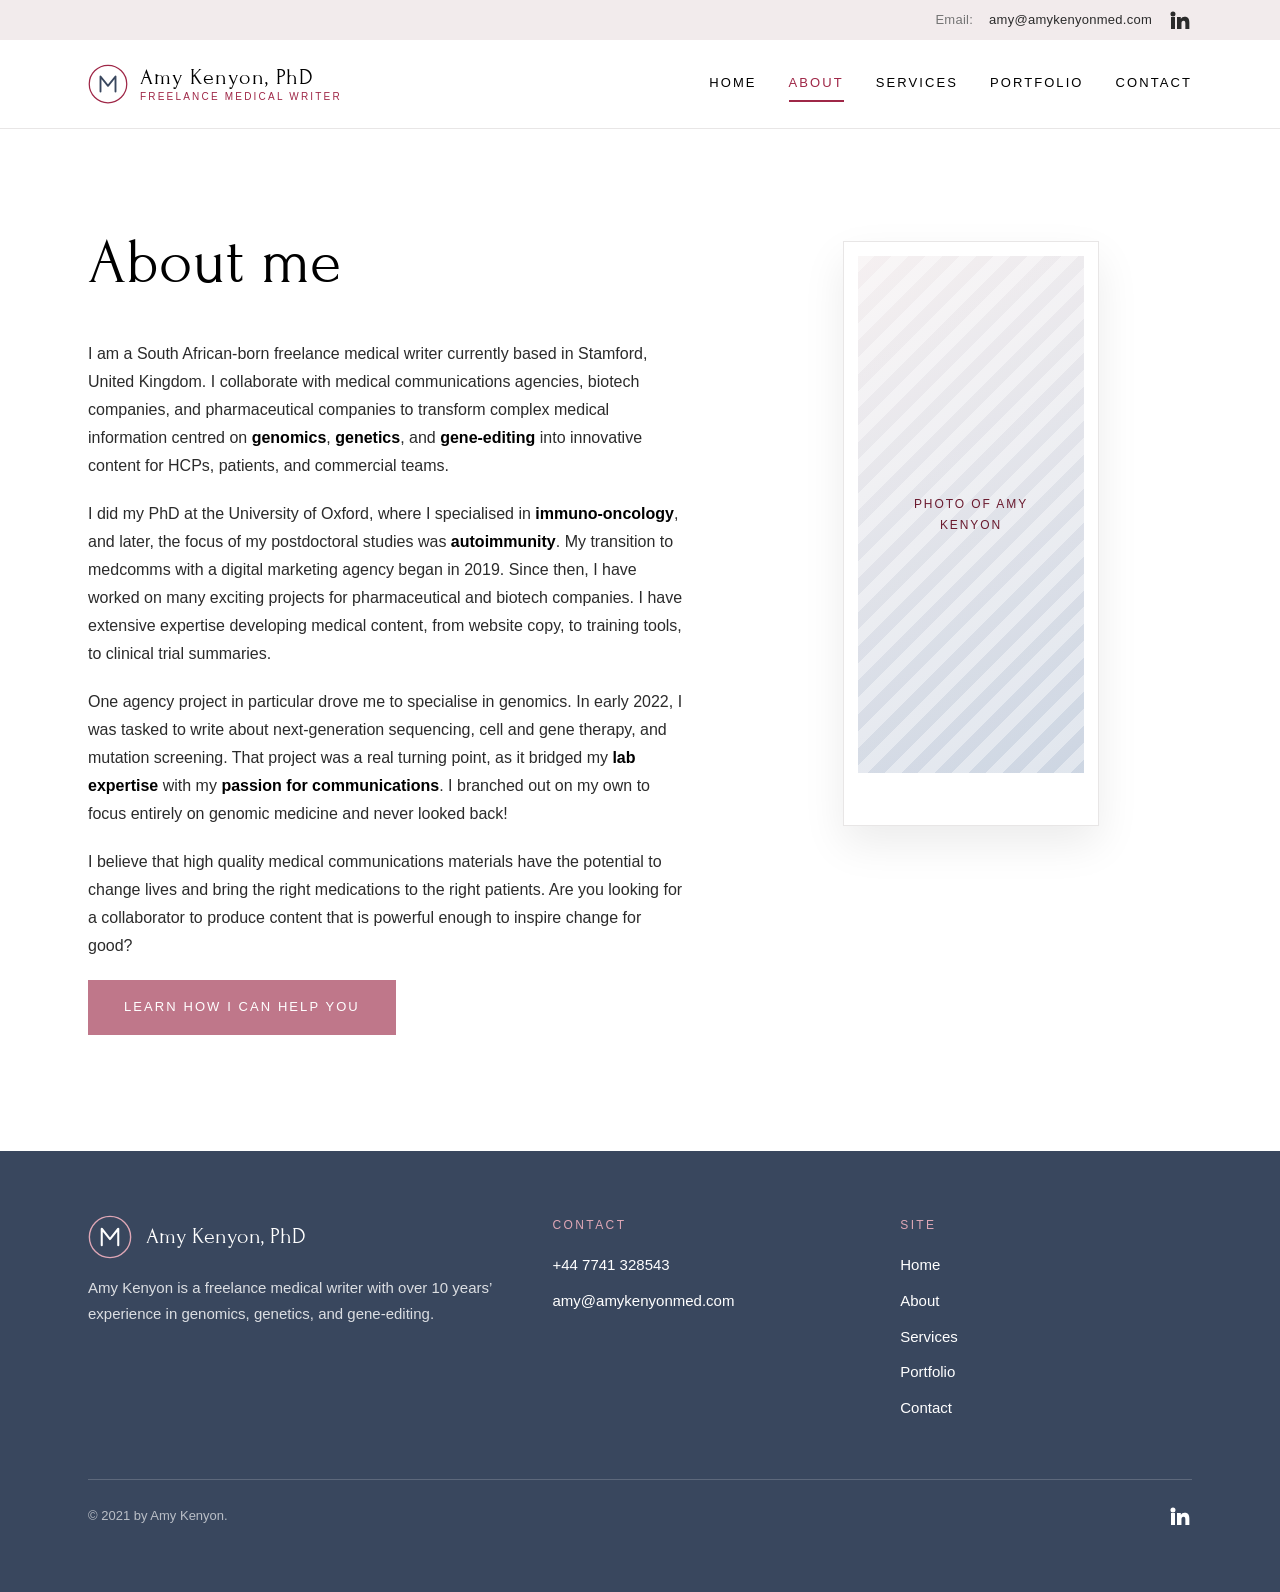
==== about/index.html @ 0e1c43af "Rebuild amykenyonmed.com as a static site Replicates the Wix site's pages, content, and styling as p" ====
<!doctype html>
<html lang="en">
<head>
<meta charset="utf-8">
<meta name="viewport" content="width=device-width, initial-scale=1">
<title>About | Amy Kenyon</title>
<meta name="description" content="Amy Kenyon is a South African-born freelance medical writer based in Stamford, UK, specialising in genomics, genetics, and gene-editing.">
<link rel="canonical" href="https://www.amykenyonmed.com/about">

<meta property="og:type" content="website">
<meta property="og:title" content="About | Amy Kenyon">
<meta property="og:description" content="Amy Kenyon is a South African-born freelance medical writer based in Stamford, UK, specialising in genomics, genetics, and gene-editing.">
<meta property="og:url" content="https://www.amykenyonmed.com/about">
<meta property="og:site_name" content="Amy Kenyon, PhD">

<link rel="preconnect" href="https://fonts.googleapis.com">
<link rel="preconnect" href="https://fonts.gstatic.com" crossorigin>
<link rel="stylesheet" href="https://fonts.googleapis.com/css2?family=Forum&display=swap">
<link rel="stylesheet" href="/assets/css/site.css">
<link rel="icon" href="/assets/img/favicon.svg" type="image/svg+xml">
</head>
<body>
<a class="skip-link" href="#main">Skip to main content</a>

<div class="utility">
  <div class="wrap">
    <span class="label">Email:</span>
    <a href="mailto:amy@amykenyonmed.com">amy@amykenyonmed.com</a>
    <a class="icon-link" href="http://www.linkedin.com/in/amy-kenyon-412b50195" target="_blank" rel="noopener" aria-label="Amy Kenyon on LinkedIn">
      <svg viewBox="0 0 24 24" aria-hidden="true"><path d="M4.98 3.5a2.5 2.5 0 1 1 0 5 2.5 2.5 0 0 1 0-5ZM3 9h4v12H3V9Zm6 0h3.8v1.7h.05a4.16 4.16 0 0 1 3.75-2.05c4 0 4.75 2.63 4.75 6.06V21h-4v-5.4c0-1.29-.03-2.95-1.8-2.95-1.8 0-2.08 1.4-2.08 2.85V21H9V9Z"/></svg>
    </a>
  </div>
</div>

<header class="site-header">
  <div class="wrap">
    <a class="brand" href="/">
      <svg class="mark" viewBox="0 0 64 64" aria-hidden="true"><circle cx="32" cy="32" r="30" fill="none" stroke="#9f2747" stroke-width="2"/><path d="M20 44V20l12 15 12-15v24" fill="none" stroke="#39475e" stroke-width="3" stroke-linecap="round" stroke-linejoin="round"/></svg>
      <span class="brand-text">
        <span class="brand-name">Amy Kenyon, PhD</span>
        <span class="brand-role">Freelance Medical Writer</span>
      </span>
    </a>

    <button class="nav-toggle" type="button" aria-expanded="false" aria-controls="site-nav">Menu</button>

    <nav class="site-nav" id="site-nav" aria-label="Main">
      <ul>
        <li><a href="/">Home</a></li>
        <li><a href="/about/" aria-current="page">About</a></li>
        <li><a href="/services/">Services</a></li>
        <li><a href="/blog/">Portfolio</a></li>
        <li><a href="/contact/">Contact</a></li>
      </ul>
    </nav>
  </div>
</header>

<main id="main">

  <section class="section">
    <div class="wrap">
      <div class="contact-grid">

        <div>
          <h1>About me</h1>

          <p>I am a South African-born freelance medical writer currently based in Stamford, United Kingdom. I collaborate with medical communications agencies, biotech companies, and pharmaceutical companies to transform complex medical information centred on <strong>genomics</strong>, <strong>genetics</strong>, and <strong>gene-editing</strong> into innovative content for HCPs, patients, and commercial teams.</p>

          <p>I did my PhD at the University of Oxford, where I specialised in <strong>immuno-oncology</strong>, and later, the focus of my postdoctoral studies was <strong>autoimmunity</strong>. My transition to medcomms with a digital marketing agency began in 2019. Since then, I have worked on many exciting projects for pharmaceutical and biotech companies. I have extensive expertise developing medical content, from website copy, to training tools, to clinical trial summaries.</p>

          <p>One agency project in particular drove me to specialise in genomics. In early 2022, I was tasked to write about next-generation sequencing, cell and gene therapy, and mutation screening. That project was a real turning point, as it bridged my <strong>lab expertise</strong> with my <strong>passion for communications</strong>. I branched out on my own to focus entirely on genomic medicine and never looked back!</p>

          <p>I believe that high quality medical communications materials have the potential to change lives and bring the right medications to the right patients. Are you looking for a collaborator to produce content that is powerful enough to inspire change for good?</p>

          <p><a class="btn" href="/services/">Learn how I can help you</a></p>
        </div>

        <figure class="hero-figure">
          <div class="frame frame-polaroid" data-placeholder="Photo of Amy Kenyon">
            <!-- <img src="/assets/img/amy-kenyon-about.png" alt="Amy Kenyon, PhD"> -->
          </div>
        </figure>

      </div>
    </div>
  </section>

</main>

<footer class="site-footer">
  <div class="wrap">
    <div class="footer-grid">

      <div>
        <div class="footer-brand">
          <svg class="mark" viewBox="0 0 64 64" aria-hidden="true"><circle cx="32" cy="32" r="30" fill="none" stroke="#dfa7b6" stroke-width="2"/><path d="M20 44V20l12 15 12-15v24" fill="none" stroke="#ffffff" stroke-width="3" stroke-linecap="round" stroke-linejoin="round"/></svg>
          <span>Amy Kenyon, PhD</span>
        </div>
        <p class="tagline">Amy Kenyon is a freelance medical writer with over 10 years&rsquo; experience in genomics, genetics, and gene-editing.</p>
      </div>

      <div>
        <p class="footer-heading">Contact</p>
        <ul>
          <li><a href="tel:+447741328543">+44 7741 328543</a></li>
          <li><a href="mailto:amy@amykenyonmed.com">amy@amykenyonmed.com</a></li>
        </ul>
      </div>

      <div>
        <p class="footer-heading">Site</p>
        <ul>
          <li><a href="/">Home</a></li>
          <li><a href="/about/">About</a></li>
          <li><a href="/services/">Services</a></li>
          <li><a href="/blog/">Portfolio</a></li>
          <li><a href="/contact/">Contact</a></li>
        </ul>
      </div>

    </div>

    <div class="footer-bottom">
      <span>&copy; 2021 by Amy Kenyon.</span>
      <a class="icon-link" href="http://www.linkedin.com/in/amy-kenyon-412b50195" target="_blank" rel="noopener" aria-label="Amy Kenyon on LinkedIn">
        <svg viewBox="0 0 24 24" aria-hidden="true"><path d="M4.98 3.5a2.5 2.5 0 1 1 0 5 2.5 2.5 0 0 1 0-5ZM3 9h4v12H3V9Zm6 0h3.8v1.7h.05a4.16 4.16 0 0 1 3.75-2.05c4 0 4.75 2.63 4.75 6.06V21h-4v-5.4c0-1.29-.03-2.95-1.8-2.95-1.8 0-2.08 1.4-2.08 2.85V21H9V9Z"/></svg>
      </a>
    </div>
  </div>
</footer>

<script src="/assets/js/site.js" defer></script>
</body>
</html>
---- assets/css/site.css ----
/* ==========================================================================
   amykenyonmed.com — shared stylesheet
   Palette and type lifted from the original Wix theme.
   ========================================================================== */

:root {
  /* Brand palette (from the Wix site theme) */
  --wine: #9f2747;
  --wine-dark: #6a1a2f;
  --rose: #bf778a;
  --rose-light: #dfa7b6;
  --blush: #f2ebec;
  --blue-grey: #bcc8d9;
  --navy: #39475e;

  --ink: #000000;
  --body: #2b2b2b;
  --muted: #757575;
  --line: #c7c7c7;
  --line-soft: #e8e6e6;
  --white: #ffffff;

  --head-font: "Forum", "Didot", "Times New Roman", Georgia, serif;
  --body-font: "Avenir Next", "Avenir", "Nunito Sans", "Segoe UI",
    Helvetica, Arial, sans-serif;

  --measure: 1200px;
  --gutter: clamp(1.25rem, 4vw, 3rem);
}

* { box-sizing: border-box; }

html { -webkit-text-size-adjust: 100%; scroll-behavior: smooth; }

body {
  margin: 0;
  background: var(--white);
  color: var(--body);
  font-family: var(--body-font);
  font-size: 1rem;
  font-weight: 300;
  line-height: 1.75;
  -webkit-font-smoothing: antialiased;
  -moz-osx-font-smoothing: grayscale;
}

img { max-width: 100%; height: auto; display: block; }

a { color: var(--wine); text-decoration: none; }
a:hover { text-decoration: underline; }

h1, h2, h3, h4 {
  font-family: var(--head-font);
  font-weight: 400;
  color: var(--ink);
  line-height: 1.2;
  margin: 0 0 0.6em;
}

h1 { font-size: clamp(2.5rem, 6vw, 4rem); }
h2 { font-size: clamp(1.9rem, 4vw, 2.75rem); }
h3 { font-size: clamp(1.25rem, 2.5vw, 1.6rem); }

p { margin: 0 0 1.25rem; }

strong, b { font-weight: 600; color: var(--ink); }

.wrap {
  max-width: var(--measure);
  margin-inline: auto;
  padding-inline: var(--gutter);
}

.skip-link {
  position: absolute;
  left: -9999px;
  top: 0;
  background: var(--wine);
  color: var(--white);
  padding: 0.75rem 1.25rem;
  z-index: 100;
}
.skip-link:focus { left: 0; }

:focus-visible {
  outline: 2px solid var(--wine);
  outline-offset: 3px;
}

/* --------------------------------------------------------------------------
   Utility bar (email + LinkedIn, above the header)
   -------------------------------------------------------------------------- */

.utility {
  background: var(--blush);
  font-size: 0.8125rem;
  letter-spacing: 0.02em;
  color: var(--body);
}

.utility .wrap {
  display: flex;
  align-items: center;
  justify-content: flex-end;
  gap: 1rem;
  min-height: 2.5rem;
  flex-wrap: wrap;
}

.utility a { color: var(--body); }
.utility a:hover { color: var(--wine); }

.utility .label { color: var(--muted); }

.icon-link {
  display: inline-flex;
  align-items: center;
  justify-content: center;
  width: 1.5rem;
  height: 1.5rem;
  color: var(--wine);
}
.icon-link svg { width: 100%; height: 100%; fill: currentColor; }
.icon-link:hover { color: var(--wine-dark); }

/* --------------------------------------------------------------------------
   Header + navigation
   -------------------------------------------------------------------------- */

.site-header {
  background: var(--white);
  border-bottom: 1px solid var(--line-soft);
  position: sticky;
  top: 0;
  z-index: 50;
}

.site-header .wrap {
  display: flex;
  align-items: center;
  justify-content: space-between;
  gap: 1.5rem;
  min-height: 5.5rem;
}

.brand {
  display: inline-flex;
  align-items: center;
  gap: 0.75rem;
  font-family: var(--head-font);
  font-size: 1.5rem;
  letter-spacing: 0.04em;
  color: var(--ink);
  line-height: 1.1;
}
.brand:hover { text-decoration: none; color: var(--wine); }

.brand .mark {
  width: 2.5rem;
  height: 2.5rem;
  flex: 0 0 auto;
}

.brand .brand-text { display: flex; flex-direction: column; }
.brand .brand-name { font-size: 1.4rem; }
.brand .brand-role {
  font-family: var(--body-font);
  font-size: 0.625rem;
  letter-spacing: 0.22em;
  text-transform: uppercase;
  color: var(--wine);
}

.nav-toggle {
  display: none;
  background: none;
  border: 1px solid var(--line);
  border-radius: 2px;
  padding: 0.5rem 0.75rem;
  font: inherit;
  font-size: 0.75rem;
  letter-spacing: 0.15em;
  text-transform: uppercase;
  color: var(--ink);
  cursor: pointer;
}

.site-nav ul {
  display: flex;
  align-items: center;
  gap: clamp(1rem, 2.5vw, 2.25rem);
  list-style: none;
  margin: 0;
  padding: 0;
}

.site-nav a {
  display: inline-block;
  font-size: 0.8125rem;
  letter-spacing: 0.16em;
  text-transform: uppercase;
  color: var(--ink);
  padding: 0.35rem 0;
  border-bottom: 2px solid transparent;
}

.site-nav a:hover,
.site-nav a[aria-current="page"] {
  color: var(--wine);
  border-bottom-color: var(--wine);
  text-decoration: none;
}

@media (max-width: 860px) {
  .nav-toggle { display: inline-block; }

  .site-nav {
    display: none;
    position: absolute;
    left: 0;
    right: 0;
    top: 100%;
    background: var(--white);
    border-bottom: 1px solid var(--line-soft);
    box-shadow: 0 12px 24px rgba(0, 0, 0, 0.06);
  }
  .site-nav.is-open { display: block; }

  .site-nav ul {
    flex-direction: column;
    align-items: stretch;
    gap: 0;
    padding: 0.5rem var(--gutter) 1.25rem;
  }
  .site-nav li { border-bottom: 1px solid var(--line-soft); }
  .site-nav li:last-child { border-bottom: 0; }
  .site-nav a {
    padding: 0.9rem 0;
    border-bottom: 0;
  }
}

/* --------------------------------------------------------------------------
   Buttons
   -------------------------------------------------------------------------- */

.btn {
  display: inline-block;
  background: var(--rose);
  color: var(--white);
  font-size: 0.8125rem;
  font-weight: 400;
  letter-spacing: 0.16em;
  text-transform: uppercase;
  padding: 1rem 2.25rem;
  border: 0;
  border-radius: 0;
  cursor: pointer;
  transition: background-color 0.2s ease;
  font-family: var(--body-font);
}

.btn:hover,
.btn:focus-visible {
  background: var(--wine);
  color: var(--white);
  text-decoration: none;
}

.btn-outline {
  background: transparent;
  color: var(--wine);
  border: 1px solid var(--wine);
}
.btn-outline:hover { background: var(--wine); color: var(--white); }

/* --------------------------------------------------------------------------
   Sections
   -------------------------------------------------------------------------- */

.section { padding-block: clamp(3.5rem, 8vw, 6rem); }
.section-blush { background: var(--blush); }
.section-tight { padding-block: clamp(2.5rem, 5vw, 3.5rem); }

.section-title {
  text-align: center;
  margin-bottom: clamp(2rem, 5vw, 3rem);
}

.eyebrow {
  font-size: 0.75rem;
  letter-spacing: 0.28em;
  text-transform: uppercase;
  color: var(--wine);
  margin-bottom: 1rem;
}

.lede { font-size: 1.0625rem; }

/* --------------------------------------------------------------------------
   Hero
   -------------------------------------------------------------------------- */

.hero { padding-block: clamp(3rem, 7vw, 5.5rem); }

.hero .wrap {
  display: grid;
  grid-template-columns: 1.1fr 0.9fr;
  gap: clamp(2rem, 6vw, 4.5rem);
  align-items: center;
}

.hero h1 { margin-bottom: 0.25rem; }

.hero .hero-role {
  font-size: clamp(0.9rem, 2vw, 1.15rem);
  letter-spacing: 0.3em;
  text-transform: uppercase;
  color: var(--wine);
  margin-bottom: 2rem;
}

.hero p { max-width: 34rem; }

.hero-list {
  list-style: none;
  margin: 0 0 2.25rem;
  padding: 0;
}

.hero-list li {
  position: relative;
  padding-left: 1.75rem;
  margin-bottom: 0.6rem;
  color: var(--ink);
  font-size: 1.0625rem;
}

.hero-list li::before {
  content: "";
  position: absolute;
  left: 0;
  top: 0.7em;
  width: 0.6rem;
  height: 0.6rem;
  background: var(--rose-light);
  border: 1px solid var(--wine);
  border-radius: 50%;
}

.hero-figure { justify-self: center; width: 100%; max-width: 26rem; }

@media (max-width: 860px) {
  .hero .wrap { grid-template-columns: 1fr; }
  .hero-figure { order: -1; max-width: 20rem; }
}

/* --------------------------------------------------------------------------
   Media frames / image placeholders
   -------------------------------------------------------------------------- */

.frame {
  position: relative;
  overflow: hidden;
  background: linear-gradient(150deg, var(--blush), var(--blue-grey));
}

.frame img { width: 100%; height: 100%; object-fit: cover; }

/* The two portraits are tall and narrow (as on the original site); cap their
   width so their height stays in proportion without dominating the page. */
.frame-portrait {
  aspect-ratio: 393 / 837;
  max-width: 17.5rem;
  margin-inline: auto;
}
.frame-polaroid {
  aspect-ratio: 281 / 642;
  max-width: 16rem;
  margin-inline: auto;
  background: var(--white);
  border: 1px solid var(--line-soft);
  box-shadow: 0 18px 40px rgba(0, 0, 0, 0.08);
  padding: 0.9rem 0.9rem 3.25rem;
}
.frame-wide { aspect-ratio: 980 / 642; }
.frame-card { aspect-ratio: 16 / 10; }

/* Placeholder shown until the real photo is dropped in. */
.frame[data-placeholder]::after {
  content: attr(data-placeholder);
  position: absolute;
  inset: 0;
  display: flex;
  align-items: center;
  justify-content: center;
  text-align: center;
  padding: 1.5rem;
  font-size: 0.75rem;
  letter-spacing: 0.16em;
  text-transform: uppercase;
  color: var(--wine-dark);
  background: repeating-linear-gradient(
    135deg,
    rgba(255, 255, 255, 0.55) 0 12px,
    rgba(255, 255, 255, 0.25) 12px 24px
  );
}

/* Inside the polaroid the white border is the frame, so inset the placeholder
   to sit where the photo will go. */
.frame-polaroid[data-placeholder]::after {
  inset: 0.9rem 0.9rem 3.25rem;
  background:
    repeating-linear-gradient(
      135deg,
      rgba(255, 255, 255, 0.55) 0 12px,
      rgba(255, 255, 255, 0.25) 12px 24px
    ),
    linear-gradient(150deg, var(--blush), var(--blue-grey));
}

.frame[data-placeholder]:has(img)::after { display: none; }

/* --------------------------------------------------------------------------
   Testimonials
   -------------------------------------------------------------------------- */

.testimonials {
  display: grid;
  grid-template-columns: repeat(auto-fit, minmax(20rem, 1fr));
  gap: clamp(1.75rem, 4vw, 3rem);
}

.testimonial {
  background: var(--white);
  padding: clamp(1.75rem, 3vw, 2.5rem);
  border-top: 3px solid var(--rose-light);
  display: flex;
  flex-direction: column;
  gap: 1.25rem;
}

.testimonial blockquote {
  margin: 0;
  font-size: 1.0625rem;
  font-style: italic;
  color: var(--body);
}

.testimonial figcaption {
  display: flex;
  align-items: center;
  gap: 1rem;
  margin-top: auto;
}

.avatar {
  width: 4rem;
  height: 4rem;
  flex: 0 0 auto;
  border-radius: 50%;
  overflow: hidden;
  background: linear-gradient(150deg, var(--rose-light), var(--blue-grey));
  display: grid;
  place-items: center;
  font-family: var(--head-font);
  font-size: 1.25rem;
  color: var(--wine-dark);
}
.avatar img { width: 100%; height: 100%; object-fit: cover; }

.testimonial .name {
  font-family: var(--head-font);
  font-size: 1.15rem;
  color: var(--ink);
  display: block;
}
.testimonial .role {
  font-size: 0.8125rem;
  color: var(--muted);
  display: block;
  line-height: 1.5;
}
.testimonial .org {
  font-size: 0.8125rem;
  color: var(--wine);
  display: block;
  line-height: 1.5;
}

/* --------------------------------------------------------------------------
   Client logo strip
   -------------------------------------------------------------------------- */

.clients {
  display: flex;
  flex-wrap: wrap;
  align-items: center;
  justify-content: center;
  gap: clamp(1.5rem, 4vw, 3.5rem);
  margin-top: 2rem;
}

.client {
  display: grid;
  place-items: center;
  min-width: 9rem;
  min-height: 4.5rem;
  padding: 0.75rem 1.25rem;
  border: 1px solid var(--line-soft);
  background: var(--white);
  font-family: var(--head-font);
  font-size: 1.05rem;
  line-height: 1.25;
  text-align: center;
  color: var(--navy);
  filter: grayscale(1);
  opacity: 0.85;
  transition: opacity 0.2s ease, filter 0.2s ease;
}
.client:hover { filter: grayscale(0); opacity: 1; }
.client img { max-height: 3.25rem; width: auto; }

/* --------------------------------------------------------------------------
   Expertise / services
   -------------------------------------------------------------------------- */

.expertise {
  display: grid;
  grid-template-columns: repeat(auto-fit, minmax(17rem, 1fr));
  gap: clamp(1.25rem, 3vw, 2rem);
}

.expertise-item {
  background: var(--white);
  border-left: 3px solid var(--rose-light);
  padding: 1.5rem 1.75rem;
}

.expertise-item h3 {
  font-family: var(--body-font);
  font-size: 1.0625rem;
  font-weight: 600;
  letter-spacing: 0.04em;
  color: var(--wine);
  margin-bottom: 0.4rem;
}

.expertise-item p {
  margin: 0;
  font-size: 0.9375rem;
  color: var(--muted);
  line-height: 1.6;
}

.service-grid {
  display: grid;
  grid-template-columns: repeat(auto-fit, minmax(20rem, 1fr));
  gap: clamp(1.5rem, 3vw, 2.5rem);
  align-items: start;
}

.service {
  text-align: center;
  display: flex;
  flex-direction: column;
  align-items: center;
  gap: 0.75rem;
}

.service-icon {
  width: 5.5rem;
  height: 5.5rem;
  display: grid;
  place-items: center;
  border-radius: 50%;
  background: var(--blush);
  border: 1px solid var(--rose-light);
  color: var(--wine);
}
.service-icon svg { width: 2.5rem; height: 2.5rem; }

.service h3 {
  font-size: 1.2rem;
  margin: 0;
}

.service ul {
  list-style: none;
  margin: 0;
  padding: 0;
  font-size: 0.9375rem;
  color: var(--muted);
}
.service li { margin-bottom: 0.3rem; }

/* --------------------------------------------------------------------------
   Portfolio / writing samples
   -------------------------------------------------------------------------- */

.samples {
  display: grid;
  grid-template-columns: repeat(auto-fit, minmax(20rem, 1fr));
  gap: clamp(1.75rem, 4vw, 3rem);
}

.sample {
  display: flex;
  flex-direction: column;
  background: var(--white);
  border: 1px solid var(--line-soft);
}

.sample .frame { border-bottom: 1px solid var(--line-soft); }

.sample-body {
  padding: clamp(1.25rem, 2.5vw, 1.75rem);
  display: flex;
  flex-direction: column;
  gap: 0.75rem;
  flex: 1;
}

.sample h3 { margin: 0; font-size: 1.3rem; }
.sample h3 a { color: var(--ink); }
.sample h3 a:hover { color: var(--wine); text-decoration: none; }

.sample p { margin: 0; font-size: 0.9375rem; color: var(--muted); }

.tag {
  align-self: flex-start;
  margin-top: auto;
  font-size: 0.6875rem;
  letter-spacing: 0.16em;
  text-transform: uppercase;
  color: var(--wine);
  background: var(--blush);
  padding: 0.35rem 0.85rem;
}

/* --------------------------------------------------------------------------
   Article (blog post)
   -------------------------------------------------------------------------- */

.article { max-width: 46rem; margin-inline: auto; }

.article-meta {
  font-size: 0.8125rem;
  color: var(--muted);
  letter-spacing: 0.04em;
  margin-bottom: 2rem;
}
.article-meta span + span::before {
  content: "·";
  margin: 0 0.5rem;
}

.article h1 { margin-bottom: 0.75rem; }

.article h2 {
  font-size: 1.5rem;
  margin-top: 2.5rem;
}

.article sup a { font-size: 0.75em; }

.article .figure-caption {
  font-size: 0.8125rem;
  color: var(--muted);
  text-align: center;
  margin-top: 0.75rem;
}

.references {
  margin-top: 3rem;
  padding-top: 2rem;
  border-top: 1px solid var(--line-soft);
}

.references h2 { font-size: 1.35rem; margin-top: 0; }

.references ol {
  padding-left: 1.25rem;
  font-size: 0.875rem;
  color: var(--muted);
  line-height: 1.7;
}
.references li { margin-bottom: 0.85rem; }
.references a { word-break: break-word; }

.download-card {
  display: flex;
  align-items: center;
  gap: 1.25rem;
  padding: 1.5rem;
  background: var(--blush);
  border: 1px solid var(--rose-light);
  margin-block: 2rem;
}
.download-card .doc-icon {
  width: 3rem;
  height: 3rem;
  flex: 0 0 auto;
  color: var(--wine);
}
.download-card .doc-name {
  font-family: var(--head-font);
  font-size: 1.15rem;
  color: var(--ink);
  display: block;
}
.download-card .doc-size { font-size: 0.8125rem; color: var(--muted); }

.tag-list {
  display: flex;
  flex-wrap: wrap;
  gap: 0.5rem;
  align-items: center;
  margin-top: 2.5rem;
  padding-top: 1.5rem;
  border-top: 1px solid var(--line-soft);
  font-size: 0.8125rem;
  color: var(--muted);
}
.tag-list a {
  background: var(--blush);
  padding: 0.3rem 0.75rem;
  color: var(--wine);
}

/* --------------------------------------------------------------------------
   Contact
   -------------------------------------------------------------------------- */

.contact-grid {
  display: grid;
  grid-template-columns: 1.15fr 0.85fr;
  gap: clamp(2rem, 6vw, 4rem);
  align-items: start;
}

@media (max-width: 860px) {
  .contact-grid { grid-template-columns: 1fr; }
}

.form-grid {
  display: grid;
  grid-template-columns: 1fr 1fr;
  gap: 1.25rem;
}

.field { display: flex; flex-direction: column; gap: 0.4rem; }
.field-wide { grid-column: 1 / -1; }

.field label {
  font-size: 0.75rem;
  letter-spacing: 0.14em;
  text-transform: uppercase;
  color: var(--muted);
}

.field input,
.field textarea {
  font: inherit;
  font-size: 0.9375rem;
  color: var(--ink);
  background: var(--white);
  border: 0;
  border-bottom: 1px solid var(--line);
  border-radius: 0;
  padding: 0.6rem 0.25rem;
  transition: border-color 0.2s ease;
}

.field input:focus,
.field textarea:focus {
  outline: none;
  border-bottom-color: var(--wine);
}

.field textarea { resize: vertical; min-height: 8rem; }

.form-actions { grid-column: 1 / -1; }

.form-note {
  grid-column: 1 / -1;
  font-size: 0.8125rem;
  color: var(--muted);
  margin: 0;
}

@media (max-width: 560px) {
  .form-grid { grid-template-columns: 1fr; }
}

.contact-aside .detail {
  margin-bottom: 1.25rem;
  font-size: 0.9375rem;
}
.contact-aside .detail .label {
  display: block;
  font-size: 0.75rem;
  letter-spacing: 0.14em;
  text-transform: uppercase;
  color: var(--muted);
}

/* --------------------------------------------------------------------------
   Call to action band
   -------------------------------------------------------------------------- */

.cta { text-align: center; }
.cta p {
  font-family: var(--head-font);
  font-size: clamp(1.4rem, 3vw, 2rem);
  color: var(--ink);
  max-width: 42rem;
  margin-inline: auto;
  margin-bottom: 2rem;
  line-height: 1.4;
}

/* --------------------------------------------------------------------------
   Footer
   -------------------------------------------------------------------------- */

.site-footer {
  background: var(--navy);
  color: rgba(255, 255, 255, 0.82);
  padding-block: clamp(3rem, 6vw, 4rem);
  font-size: 0.9375rem;
}

.site-footer a { color: var(--white); }
.site-footer a:hover { color: var(--rose-light); }

.footer-grid {
  display: grid;
  grid-template-columns: 1.4fr 1fr 1fr;
  gap: clamp(2rem, 5vw, 3.5rem);
  align-items: start;
}

@media (max-width: 780px) {
  .footer-grid { grid-template-columns: 1fr; }
}

.footer-brand {
  display: flex;
  align-items: center;
  gap: 0.85rem;
  margin-bottom: 1rem;
  font-family: var(--head-font);
  font-size: 1.35rem;
  color: var(--white);
}
.footer-brand .mark { width: 2.75rem; height: 2.75rem; flex: 0 0 auto; }

.site-footer .tagline { max-width: 26rem; margin-bottom: 0; }

.footer-heading {
  font-family: var(--body-font);
  font-size: 0.75rem;
  letter-spacing: 0.2em;
  text-transform: uppercase;
  color: var(--rose-light);
  margin-bottom: 1rem;
}

.site-footer ul { list-style: none; margin: 0; padding: 0; }
.site-footer li { margin-bottom: 0.6rem; }

.footer-bottom {
  margin-top: clamp(2rem, 4vw, 3rem);
  padding-top: 1.5rem;
  border-top: 1px solid rgba(255, 255, 255, 0.18);
  display: flex;
  flex-wrap: wrap;
  gap: 1rem;
  justify-content: space-between;
  align-items: center;
  font-size: 0.8125rem;
  color: rgba(255, 255, 255, 0.65);
}

.footer-bottom .icon-link { color: var(--white); }
.footer-bottom .icon-link:hover { color: var(--rose-light); }

/* --------------------------------------------------------------------------
   Motion
   -------------------------------------------------------------------------- */

@media (prefers-reduced-motion: reduce) {
  html { scroll-behavior: auto; }
  * {
    animation-duration: 0.001ms !important;
    transition-duration: 0.001ms !important;
  }
}
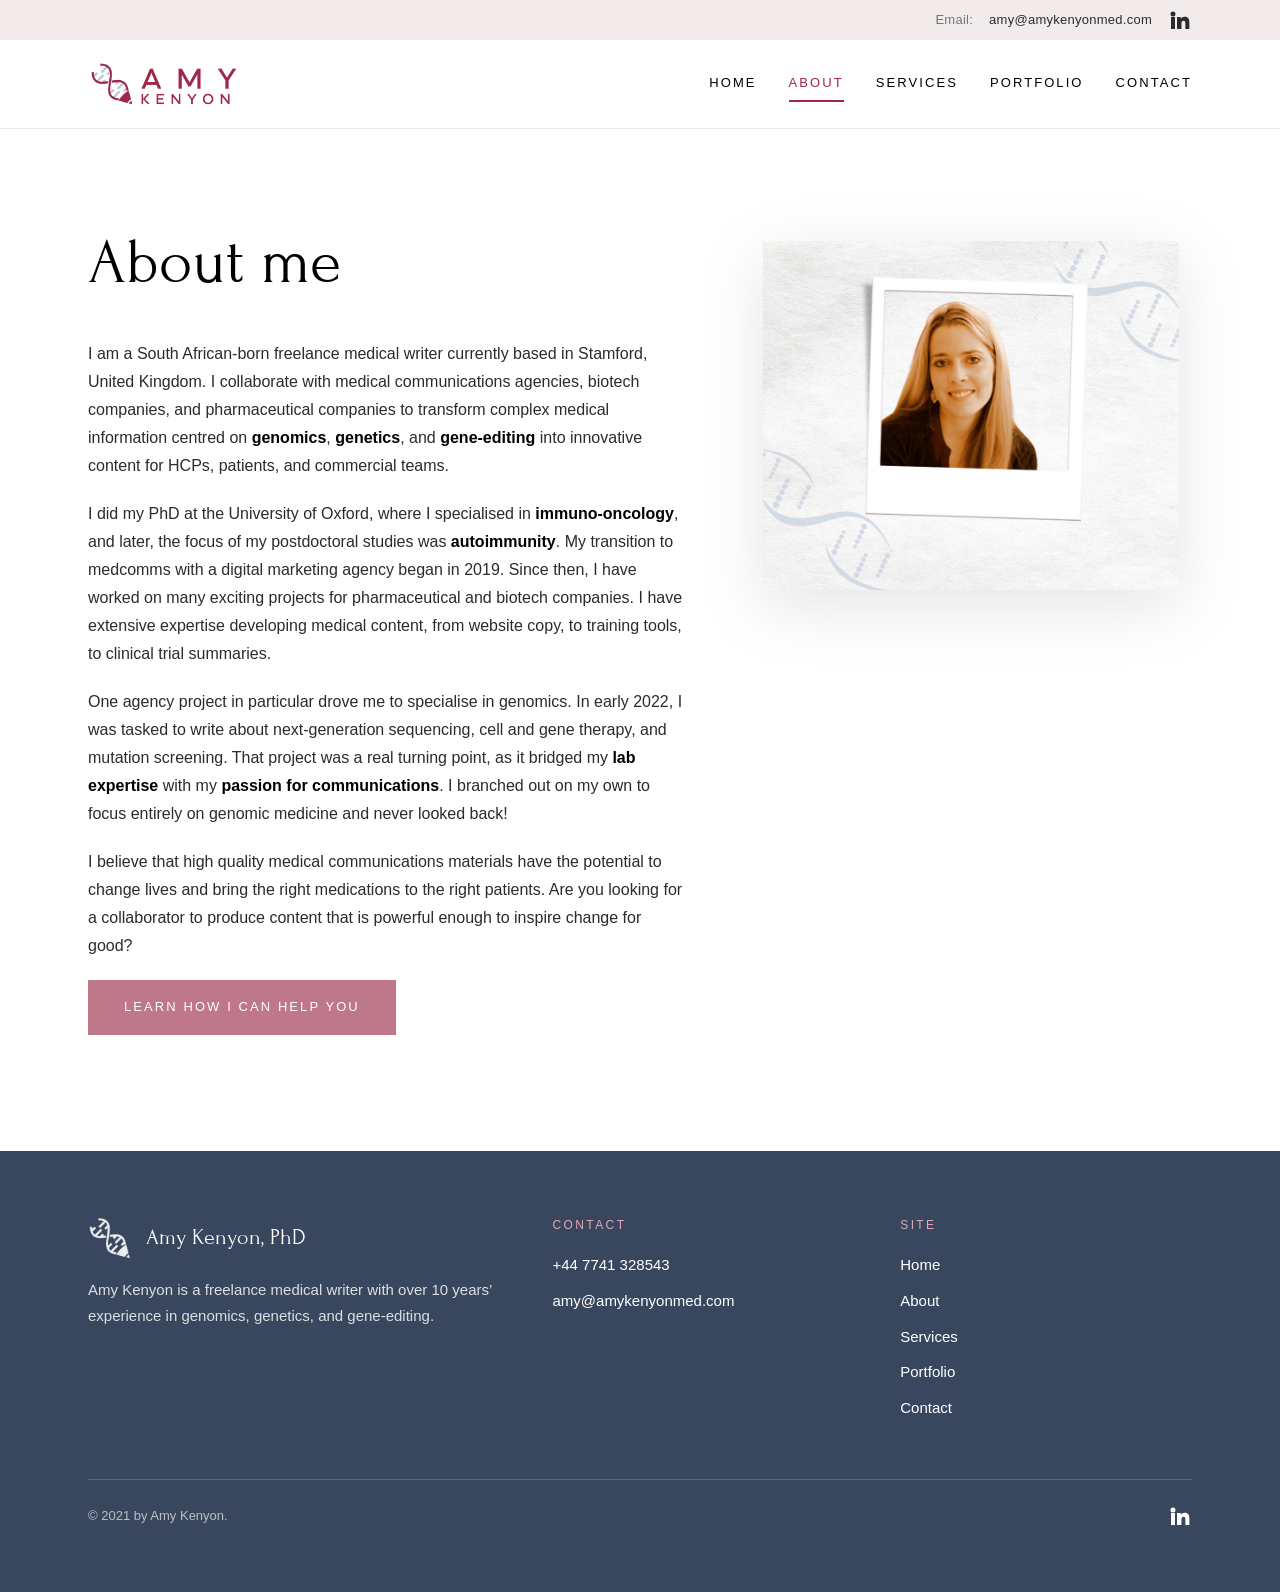
==== commit 7236ea65: "Add the original site images and rebuild Table 1 as real markup The Wix CDN became reachable, so all" ====
--- a/about/index.html
+++ b/about/index.html
@@ -35,11 +35,7 @@
 <header class="site-header">
   <div class="wrap">
     <a class="brand" href="/">
-      <svg class="mark" viewBox="0 0 64 64" aria-hidden="true"><circle cx="32" cy="32" r="30" fill="none" stroke="#9f2747" stroke-width="2"/><path d="M20 44V20l12 15 12-15v24" fill="none" stroke="#39475e" stroke-width="3" stroke-linecap="round" stroke-linejoin="round"/></svg>
-      <span class="brand-text">
-        <span class="brand-name">Amy Kenyon, PhD</span>
-        <span class="brand-role">Freelance Medical Writer</span>
-      </span>
+      <img class="logo" src="/assets/img/logo-header.png" alt="Amy Kenyon" width="2063" height="706">
     </a>
 
     <button class="nav-toggle" type="button" aria-expanded="false" aria-controls="site-nav">Menu</button>
@@ -77,8 +73,8 @@
         </div>
 
         <figure class="hero-figure">
-          <div class="frame frame-polaroid" data-placeholder="Photo of Amy Kenyon">
-            <!-- <img src="/assets/img/amy-kenyon-about.png" alt="Amy Kenyon, PhD"> -->
+          <div class="frame-polaroid">
+            <img src="/assets/img/amy-kenyon-about.png" alt="Amy Kenyon, PhD" width="940" height="788">
           </div>
         </figure>
 
@@ -94,7 +90,7 @@
 
       <div>
         <div class="footer-brand">
-          <svg class="mark" viewBox="0 0 64 64" aria-hidden="true"><circle cx="32" cy="32" r="30" fill="none" stroke="#dfa7b6" stroke-width="2"/><path d="M20 44V20l12 15 12-15v24" fill="none" stroke="#ffffff" stroke-width="3" stroke-linecap="round" stroke-linejoin="round"/></svg>
+          <img class="mark" src="/assets/img/logo-footer.png" alt="" width="471" height="491">
           <span>Amy Kenyon, PhD</span>
         </div>
         <p class="tagline">Amy Kenyon is a freelance medical writer with over 10 years&rsquo; experience in genomics, genetics, and gene-editing.</p>
--- a/assets/css/site.css
+++ b/assets/css/site.css
@@ -155,20 +155,15 @@
 }
 .brand:hover { text-decoration: none; color: var(--wine); }
 
-.brand .mark {
-  width: 2.5rem;
-  height: 2.5rem;
+/* The logo already contains the wordmark, so it stands alone in the header. */
+.brand .logo {
+  width: auto;
+  height: 3.25rem;
   flex: 0 0 auto;
 }
 
-.brand .brand-text { display: flex; flex-direction: column; }
-.brand .brand-name { font-size: 1.4rem; }
-.brand .brand-role {
-  font-family: var(--body-font);
-  font-size: 0.625rem;
-  letter-spacing: 0.22em;
-  text-transform: uppercase;
-  color: var(--wine);
+@media (max-width: 480px) {
+  .brand .logo { height: 2.5rem; }
 }
 
 .nav-toggle {
@@ -278,6 +273,13 @@
    Sections
    -------------------------------------------------------------------------- */
 
+/* Full-bleed image band used at the top of the services page. */
+.page-banner {
+  height: clamp(9rem, 22vw, 16rem);
+  overflow: hidden;
+}
+.page-banner img { width: 100%; height: 100%; object-fit: cover; }
+
 .section { padding-block: clamp(3.5rem, 8vw, 6rem); }
 .section-blush { background: var(--blush); }
 .section-tight { padding-block: clamp(2.5rem, 5vw, 3.5rem); }
@@ -367,23 +369,21 @@
 
 .frame img { width: 100%; height: 100%; object-fit: cover; }
 
-/* The two portraits are tall and narrow (as on the original site); cap their
-   width so their height stays in proportion without dominating the page. */
+/* Tall decorative panel behind the home hero (a faded desk flat-lay). */
 .frame-portrait {
-  aspect-ratio: 393 / 837;
-  max-width: 17.5rem;
+  aspect-ratio: 393 / 700;
+  max-width: 20rem;
   margin-inline: auto;
 }
+
+/* The about photo ships as a finished polaroid, so it needs no frame of its
+   own — just a soft shadow. */
 .frame-polaroid {
-  aspect-ratio: 281 / 642;
-  max-width: 16rem;
-  margin-inline: auto;
-  background: var(--white);
-  border: 1px solid var(--line-soft);
-  box-shadow: 0 18px 40px rgba(0, 0, 0, 0.08);
-  padding: 0.9rem 0.9rem 3.25rem;
-}
-.frame-wide { aspect-ratio: 980 / 642; }
+  background: transparent;
+  filter: drop-shadow(0 16px 32px rgba(0, 0, 0, 0.1));
+}
+
+.frame-wide { aspect-ratio: 2 / 1; }
 .frame-card { aspect-ratio: 16 / 10; }
 
 /* Placeholder shown until the real photo is dropped in. */
@@ -407,20 +407,25 @@
   );
 }
 
-/* Inside the polaroid the white border is the frame, so inset the placeholder
-   to sit where the photo will go. */
-.frame-polaroid[data-placeholder]::after {
-  inset: 0.9rem 0.9rem 3.25rem;
-  background:
-    repeating-linear-gradient(
-      135deg,
-      rgba(255, 255, 255, 0.55) 0 12px,
-      rgba(255, 255, 255, 0.25) 12px 24px
-    ),
-    linear-gradient(150deg, var(--blush), var(--blue-grey));
-}
-
 .frame[data-placeholder]:has(img)::after { display: none; }
+
+/* Round headshot sitting over the hero panel. */
+.hero-figure { position: relative; }
+
+.hero-headshot {
+  position: absolute;
+  left: 50%;
+  bottom: -2.5rem;
+  transform: translateX(-50%);
+  width: 9rem;
+  height: 9rem;
+  border-radius: 50%;
+  overflow: hidden;
+  border: 5px solid var(--white);
+  box-shadow: 0 10px 28px rgba(0, 0, 0, 0.14);
+  background: var(--blush);
+}
+.hero-headshot img { width: 100%; height: 100%; object-fit: cover; object-position: 50% 22%; }
 
 /* --------------------------------------------------------------------------
    Testimonials
@@ -494,29 +499,26 @@
    -------------------------------------------------------------------------- */
 
 .clients {
-  display: flex;
-  flex-wrap: wrap;
-  align-items: center;
-  justify-content: center;
-  gap: clamp(1.5rem, 4vw, 3.5rem);
+  display: grid;
+  grid-template-columns: repeat(6, 1fr);
+  align-items: center;
+  gap: clamp(1rem, 3vw, 2.5rem);
   margin-top: 2rem;
 }
 
+@media (max-width: 900px) {
+  .clients { grid-template-columns: repeat(3, 1fr); }
+}
+@media (max-width: 480px) {
+  .clients { grid-template-columns: repeat(2, 1fr); }
+}
+
 .client {
   display: grid;
   place-items: center;
-  min-width: 9rem;
-  min-height: 4.5rem;
-  padding: 0.75rem 1.25rem;
-  border: 1px solid var(--line-soft);
-  background: var(--white);
-  font-family: var(--head-font);
-  font-size: 1.05rem;
-  line-height: 1.25;
-  text-align: center;
-  color: var(--navy);
+  min-height: 4rem;
   filter: grayscale(1);
-  opacity: 0.85;
+  opacity: 0.7;
   transition: opacity 0.2s ease, filter 0.2s ease;
 }
 .client:hover { filter: grayscale(0); opacity: 1; }
@@ -570,16 +572,17 @@
 }
 
 .service-icon {
-  width: 5.5rem;
-  height: 5.5rem;
+  width: 7rem;
+  height: 7rem;
   display: grid;
   place-items: center;
   border-radius: 50%;
-  background: var(--blush);
+  background: var(--white);
   border: 1px solid var(--rose-light);
   color: var(--wine);
-}
-.service-icon svg { width: 2.5rem; height: 2.5rem; }
+  padding: 1.4rem;
+}
+.service-icon img { max-width: 100%; max-height: 100%; width: auto; }
 
 .service h3 {
   font-size: 1.2rem;
@@ -670,6 +673,66 @@
   color: var(--muted);
   text-align: center;
   margin-top: 0.75rem;
+}
+
+/* --------------------------------------------------------------------------
+   Data table (Table 1 in the bluebird bio post)
+   -------------------------------------------------------------------------- */
+
+.table-figure { margin: 2.5rem 0; }
+
+.table-figure figcaption {
+  font-family: var(--head-font);
+  font-size: 1.15rem;
+  color: var(--ink);
+  margin-bottom: 0.85rem;
+}
+
+.table-scroll { overflow-x: auto; }
+
+.data-table {
+  border-collapse: collapse;
+  width: 100%;
+  min-width: 34rem;
+  font-size: 0.875rem;
+  background: var(--navy);
+}
+
+.data-table th,
+.data-table td {
+  padding: 0.7rem 0.85rem;
+  text-align: center;
+  vertical-align: middle;
+  border: 2px solid var(--navy);
+  line-height: 1.4;
+}
+
+.data-table thead th {
+  background: var(--blue-grey);
+  color: var(--navy);
+  font-family: var(--body-font);
+  font-weight: 700;
+  letter-spacing: 0.03em;
+}
+
+.data-table tbody th {
+  background: var(--white);
+  color: var(--navy);
+  font-weight: 700;
+  text-align: center;
+}
+
+.data-table tbody td {
+  background: #e6ebf6;
+  color: var(--navy);
+  font-weight: 400;
+}
+
+.table-note {
+  font-size: 0.8125rem;
+  color: var(--muted);
+  margin: 0.75rem 0 0;
+  line-height: 1.5;
 }
 
 .references {
@@ -855,7 +918,13 @@
   font-size: 1.35rem;
   color: var(--white);
 }
-.footer-brand .mark { width: 2.75rem; height: 2.75rem; flex: 0 0 auto; }
+.footer-brand .mark {
+  width: 2.75rem;
+  height: auto;
+  flex: 0 0 auto;
+  /* The mark is burgundy on transparent; lighten it against the navy footer. */
+  filter: brightness(0) invert(1) opacity(0.9);
+}
 
 .site-footer .tagline { max-width: 26rem; margin-bottom: 0; }
 
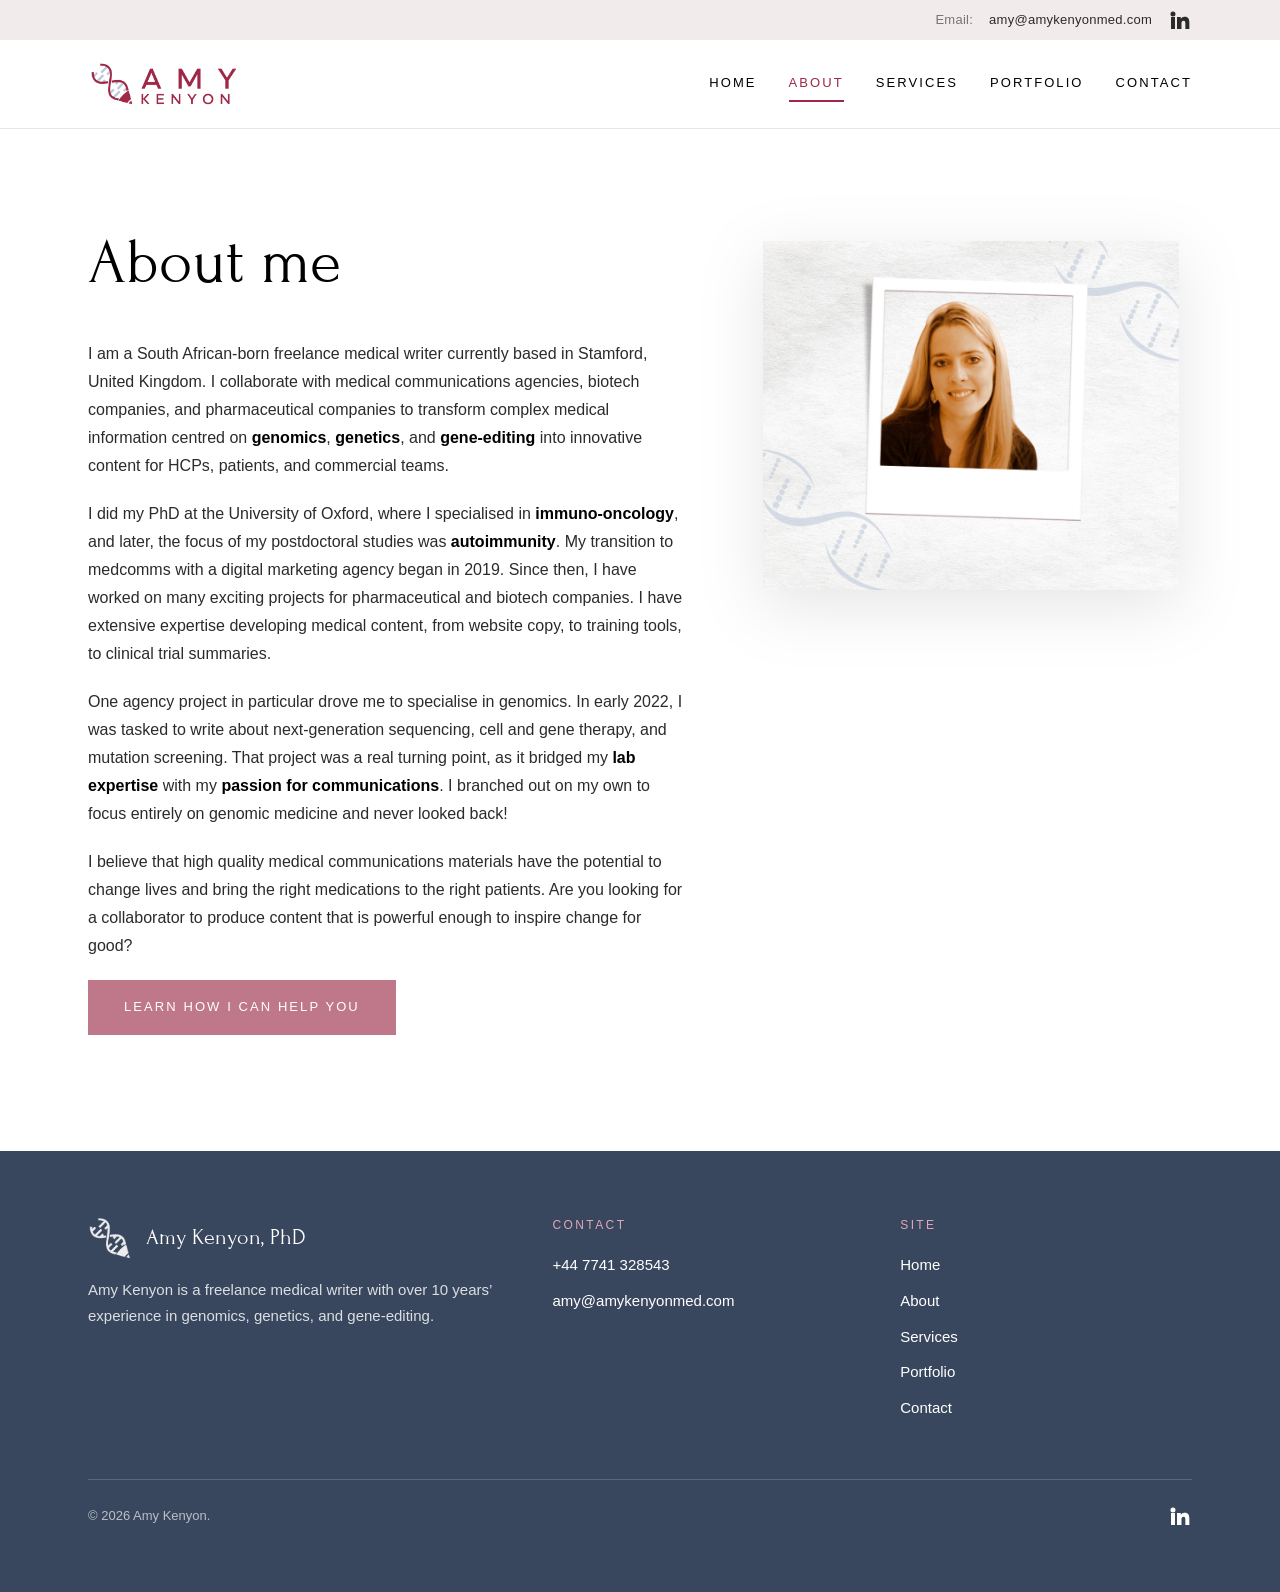
==== commit ab48d7b2: "Self-host the Forum webfont and make the footer year update itself Drops the last third-party depend" ====
--- a/about/index.html
+++ b/about/index.html
@@ -13,9 +13,7 @@
 <meta property="og:url" content="https://www.amykenyonmed.com/about">
 <meta property="og:site_name" content="Amy Kenyon, PhD">
 
-<link rel="preconnect" href="https://fonts.googleapis.com">
-<link rel="preconnect" href="https://fonts.gstatic.com" crossorigin>
-<link rel="stylesheet" href="https://fonts.googleapis.com/css2?family=Forum&display=swap">
+<link rel="preload" href="/assets/fonts/forum-latin.woff2" as="font" type="font/woff2" crossorigin>
 <link rel="stylesheet" href="/assets/css/site.css">
 <link rel="icon" href="/assets/img/favicon.svg" type="image/svg+xml">
 </head>
@@ -118,7 +116,7 @@
     </div>
 
     <div class="footer-bottom">
-      <span>&copy; 2021 by Amy Kenyon.</span>
+      <span>&copy; <span data-current-year>2026</span> Amy Kenyon.</span>
       <a class="icon-link" href="http://www.linkedin.com/in/amy-kenyon-412b50195" target="_blank" rel="noopener" aria-label="Amy Kenyon on LinkedIn">
         <svg viewBox="0 0 24 24" aria-hidden="true"><path d="M4.98 3.5a2.5 2.5 0 1 1 0 5 2.5 2.5 0 0 1 0-5ZM3 9h4v12H3V9Zm6 0h3.8v1.7h.05a4.16 4.16 0 0 1 3.75-2.05c4 0 4.75 2.63 4.75 6.06V21h-4v-5.4c0-1.29-.03-2.95-1.8-2.95-1.8 0-2.08 1.4-2.08 2.85V21H9V9Z"/></svg>
       </a>
--- a/assets/css/site.css
+++ b/assets/css/site.css
@@ -2,6 +2,29 @@
    amykenyonmed.com — shared stylesheet
    Palette and type lifted from the original Wix theme.
    ========================================================================== */
+
+/* Forum (the original site's heading face), self-hosted so the site has no
+   third-party font dependency. SIL Open Font License 1.1. */
+@font-face {
+  font-family: "Forum";
+  font-style: normal;
+  font-weight: 400;
+  font-display: swap;
+  src: url("/assets/fonts/forum-latin.woff2") format("woff2");
+  unicode-range: U+0000-00FF, U+0131, U+0152-0153, U+02BB-02BC, U+02C6, U+02DA,
+    U+02DC, U+0304, U+0308, U+0329, U+2000-206F, U+20AC, U+2122, U+2191, U+2193,
+    U+2212, U+2215, U+FEFF, U+FFFD;
+}
+@font-face {
+  font-family: "Forum";
+  font-style: normal;
+  font-weight: 400;
+  font-display: swap;
+  src: url("/assets/fonts/forum-latin-ext.woff2") format("woff2");
+  unicode-range: U+0100-02BA, U+02BD-02C5, U+02C7-02CC, U+02CE-02D7,
+    U+02DD-02FF, U+0304, U+0308, U+0329, U+1D00-1DBF, U+1E00-1E9F, U+1EF2-1EFF,
+    U+2020, U+20A0-20AB, U+20AD-20C0, U+2113, U+2C60-2C7F, U+A720-A7FF;
+}
 
 :root {
   /* Brand palette (from the Wix site theme) */
